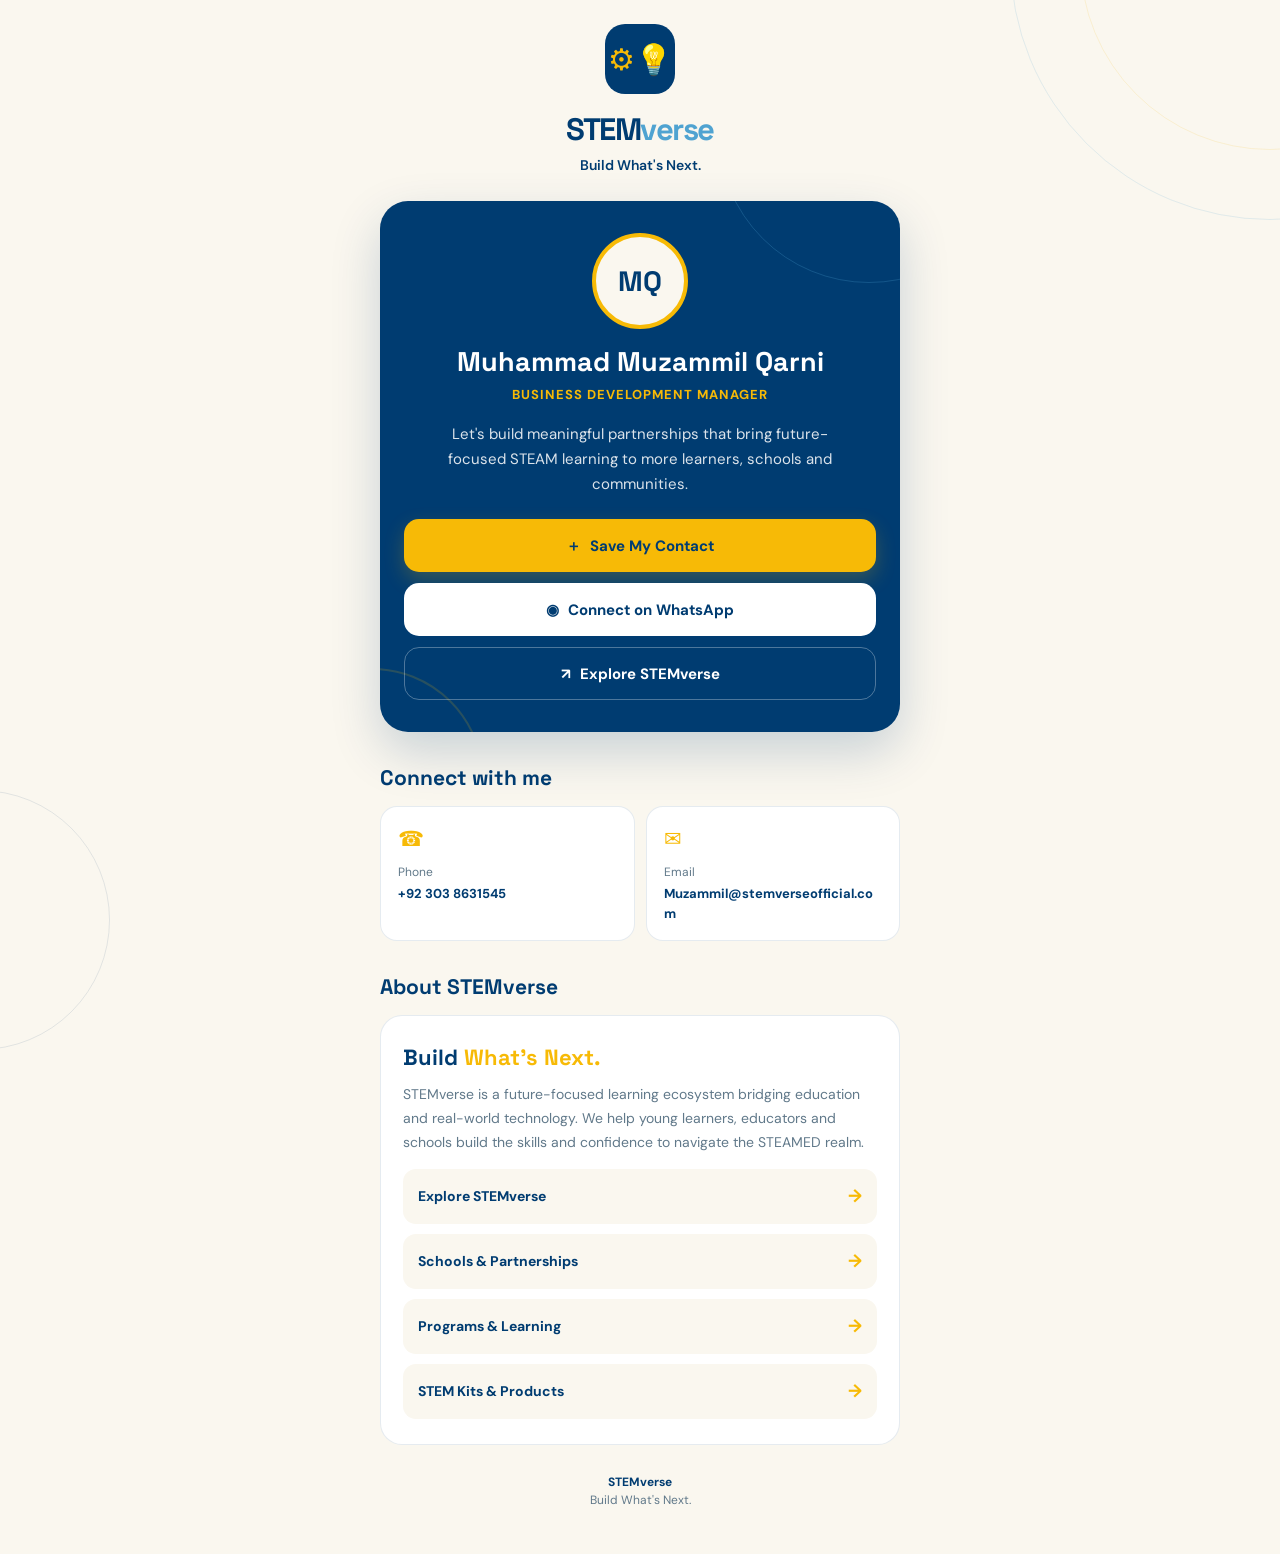
==== connect/muzammil/index.html @ cb332d9a "fix muzammil contact link and page structure" ====
<!DOCTYPE html>
<html lang="en">
<head>
  <meta charset="UTF-8">

  <meta
    name="viewport"
    content="width=device-width, initial-scale=1.0"
  >

  <title>Business Development | STEMverse</title>

  <meta
    name="description"
    content="Connect with STEMverse for school partnerships, programs, STEM education and collaboration opportunities."
  >

  <meta
    name="theme-color"
    content="#003C71"
  >

  <!-- STEMverse Typography -->
  <link rel="preconnect" href="https://fonts.googleapis.com">
  <link rel="preconnect" href="https://fonts.gstatic.com" crossorigin>

  <link
    href="https://fonts.googleapis.com/css2?family=DM+Sans:wght@400;500;600;700&family=Space+Grotesk:wght@500;600;700&display=swap"
    rel="stylesheet"
  >

  <style>

    /* =========================================
       STEMVERSE BRAND
    ========================================= */

    :root {
      --orbit-blue: #003C71;
      --yellow: #F7BA06;
      --signal-blue: #4FA3D1;
      --cream: #FAF7EF;
      --white: #FFFFFF;

      --text: #12324A;
      --muted: #61798A;
      --border: rgba(0, 60, 113, 0.10);
    }


    /* =========================================
       RESET
    ========================================= */

    * {
      margin: 0;
      padding: 0;
      box-sizing: border-box;
    }


    body {
      font-family: "DM Sans", sans-serif;
      background: var(--cream);
      color: var(--text);
      min-height: 100vh;
      line-height: 1.5;
    }


    a {
      text-decoration: none;
      color: inherit;
    }


    /* =========================================
       PAGE
    ========================================= */

    .page {
      position: relative;
      min-height: 100vh;
      overflow: hidden;
      padding: 24px 18px 45px;
    }


    .container {
      width: 100%;
      max-width: 520px;
      margin: 0 auto;
      position: relative;
      z-index: 2;
    }


    /* =========================================
       ORBITAL BACKGROUND
    ========================================= */

    .orbit {
      position: fixed;
      border-radius: 50%;
      pointer-events: none;
      z-index: 0;
    }


    .orbit-1 {
      width: 520px;
      height: 520px;
      border: 1px solid rgba(79, 163, 209, 0.15);

      top: -300px;
      right: -250px;
    }


    .orbit-2 {
      width: 380px;
      height: 380px;
      border: 1px solid rgba(247, 186, 6, 0.13);

      top: -230px;
      right: -180px;
    }


    .orbit-3 {
      width: 260px;
      height: 260px;
      border: 1px solid rgba(0, 60, 113, 0.10);

      bottom: -150px;
      left: -150px;
    }


    /* =========================================
       BRAND HEADER
    ========================================= */

    .brand {
      text-align: center;
      margin-bottom: 25px;
    }


    /*
      Replace this placeholder with the actual
      STEMverse gear + bulb logo.
    */

    .logo-placeholder {
      width: 70px;
      height: 70px;

      margin: 0 auto 12px;

      background: var(--orbit-blue);
      border-radius: 20px;

      display: flex;
      align-items: center;
      justify-content: center;

      color: var(--yellow);

      font-size: 30px;
    }


    .brand-name {
      font-family: "Space Grotesk", sans-serif;

      font-size: 31px;
      font-weight: 700;

      letter-spacing: -1.5px;

      color: var(--orbit-blue);
    }


    .brand-name span {
      color: var(--signal-blue);
    }


    .tagline {
      margin-top: 2px;

      font-size: 14px;
      font-weight: 600;

      color: var(--orbit-blue);
    }


    /* =========================================
       MAIN CARD
    ========================================= */

    .main-card {
      background: var(--orbit-blue);

      color: var(--white);

      border-radius: 28px;

      padding: 32px 24px;

      text-align: center;

      position: relative;
      overflow: hidden;

      box-shadow:
        0 20px 50px rgba(0, 60, 113, 0.20);
    }


    .main-card::before {
      content: "";

      position: absolute;

      width: 300px;
      height: 300px;

      border-radius: 50%;

      border: 1px solid rgba(79, 163, 209, 0.25);

      top: -220px;
      right: -120px;
    }


    .main-card::after {
      content: "";

      position: absolute;

      width: 220px;
      height: 220px;

      border-radius: 50%;

      border: 2px solid rgba(247, 186, 6, 0.16);

      bottom: -160px;
      left: -120px;
    }


    .main-content {
      position: relative;
      z-index: 2;
    }


    /* =========================================
       PROFILE
    ========================================= */

    .profile-photo {
      width: 96px;
      height: 96px;

      margin: 0 auto 18px;

      border-radius: 50%;

      border: 4px solid var(--yellow);

      background: var(--cream);

      display: flex;
      align-items: center;
      justify-content: center;

      color: var(--orbit-blue);

      font-family: "Space Grotesk", sans-serif;
      font-size: 28px;
      font-weight: 700;

      overflow: hidden;
    }


    /*
      If you have a professional photo of Muzammil,
      replace the contents of .profile-photo with:

      <img
        src="/images/muzammil.jpg"
        alt="Muhammad Muzammil Qarni"
      >

      and use:

      .profile-photo img {
        width: 100%;
        height: 100%;
        object-fit: cover;
      }
    */


    .name {
      font-family: "Space Grotesk", sans-serif;

      font-size: 27px;
      line-height: 1.12;

      font-weight: 700;

      margin-bottom: 8px;
    }


    .role {
      color: var(--yellow);

      font-size: 13px;

      font-weight: 700;

      text-transform: uppercase;

      letter-spacing: 1px;
    }


    .intro {
      max-width: 410px;

      margin: 18px auto 0;

      color: rgba(255, 255, 255, 0.86);

      font-size: 15px;

      line-height: 1.65;
    }


    /* =========================================
       PRIMARY ACTIONS
    ========================================= */

    .actions {
      display: grid;

      gap: 11px;

      margin-top: 23px;
    }


    .button {
      min-height: 53px;

      border-radius: 15px;

      display: flex;

      align-items: center;

      justify-content: center;

      gap: 9px;

      padding: 13px 18px;

      font-size: 15px;

      font-weight: 700;

      transition: 0.18s ease;
    }


    .button:hover {
      transform: translateY(-2px);
    }


    .button-yellow {
      background: var(--yellow);
      color: var(--orbit-blue);

      box-shadow:
        0 8px 20px rgba(247, 186, 6, 0.22);
    }


    .button-white {
      background: var(--white);
      color: var(--orbit-blue);
    }


    .button-outline {
      border: 1px solid rgba(255, 255, 255, 0.30);

      color: var(--white);

      background: transparent;
    }


    /* =========================================
       SECTIONS
    ========================================= */

    .section-title {
      font-family: "Space Grotesk", sans-serif;

      font-size: 21px;

      color: var(--orbit-blue);

      margin: 30px 0 12px;
    }


    /* =========================================
       CONTACT CARDS
    ========================================= */

    .contact-grid {
      display: grid;

      grid-template-columns: 1fr 1fr;

      gap: 11px;
    }


    .contact-card {
      background: var(--white);

      border-radius: 17px;

      padding: 17px;

      border: 1px solid var(--border);

      transition: 0.18s ease;
    }


    .contact-card:hover {
      transform: translateY(-2px);
    }


    .contact-icon {
      color: var(--yellow);

      font-size: 21px;

      margin-bottom: 8px;
    }


    .contact-label {
      display: block;

      font-size: 12px;

      color: var(--muted);

      margin-bottom: 3px;
    }


    .contact-value {
      display: block;

      font-size: 13px;

      font-weight: 700;

      color: var(--orbit-blue);

      word-break: break-word;
    }


    /* =========================================
       STEMVERSE INTRO
    ========================================= */

    .about-card {
      background: var(--white);

      border-radius: 22px;

      padding: 25px 22px;

      border: 1px solid var(--border);
    }


    .about-card h2 {
      font-family: "Space Grotesk", sans-serif;

      color: var(--orbit-blue);

      font-size: 22px;

      margin-bottom: 9px;
    }


    .about-card h2 span {
      color: var(--yellow);
    }


    .about-card p {
      color: var(--muted);

      font-size: 14px;

      line-height: 1.7;
    }


    /* =========================================
       LINKS
    ========================================= */

    .link-list {
      display: grid;

      gap: 10px;

      margin-top: 15px;
    }


    .link-item {
      display: flex;

      align-items: center;

      justify-content: space-between;

      background: var(--cream);

      border-radius: 13px;

      padding: 14px 15px;

      color: var(--orbit-blue);

      font-size: 14px;

      font-weight: 700;
    }


    .arrow {
      color: var(--yellow);

      font-size: 18px;
    }


    /* =========================================
       FOOTER
    ========================================= */

    footer {
      text-align: center;

      margin-top: 28px;

      color: var(--muted);

      font-size: 12px;
    }


    footer strong {
      color: var(--orbit-blue);
    }


    /* =========================================
       MOBILE
    ========================================= */

    @media (max-width: 390px) {

      .page {
        padding-left: 14px;
        padding-right: 14px;
      }


      .main-card {
        padding: 28px 19px;
      }


      .name {
        font-size: 24px;
      }


      .contact-grid {
        grid-template-columns: 1fr;
      }

    }

  </style>

</head>


<body>

  <main class="page">

    <!-- Decorative orbital system -->
    <div class="orbit orbit-1"></div>
    <div class="orbit orbit-2"></div>
    <div class="orbit orbit-3"></div>


    <div class="container">


      <!-- =====================================
           STEMVERSE BRAND
      ====================================== -->

      <header class="brand">

        <!-- Replace with actual STEMverse gear + bulb logo -->
        <div class="logo-placeholder">
          ⚙︎💡
        </div>

        <div class="brand-name">
          STEM<span>verse</span>
        </div>

        <div class="tagline">
          Build What's Next.
        </div>

      </header>


      <!-- =====================================
           BUSINESS DEVELOPMENT PROFILE
      ====================================== -->

      <section class="main-card">

        <div class="main-content">


          <!-- Replace MQ with Muzammil's photo -->
          <div class="profile-photo">
            MQ
          </div>


          <h1 class="name">
            Muhammad Muzammil Qarni
          </h1>


          <div class="role">
            Business Development Manager
          </div>


          <p class="intro">
            Let's build meaningful partnerships that bring
            future-focused STEAM learning to more learners,
            schools and communities.
          </p>


          <!-- =================================
               ACTION BUTTONS
          ================================= -->

          <div class="actions">


            <!-- SAVE CONTACT -->

            <a
              href="/contact/muzammil.vcf"
              class="button button-yellow"
            >
              <span>＋</span>
              Save My Contact
            </a>


            <!-- WHATSAPP -->

            <!-- Replace PHONE_NUMBER with Muzammil's number
                 without + or spaces -->

            <a
              href="https://wa.me/PHONE_NUMBER"
              class="button button-white"
              target="_blank"
              rel="noopener"
            >
              <span>◉</span>
              Connect on WhatsApp
            </a>


            <!-- MAIN WEBSITE -->

            <a
              href="https://www.stemverseofficial.com/"
              class="button button-outline"
            >
              <span>↗</span>
              Explore STEMverse
            </a>


          </div>

        </div>

      </section>


      <!-- =====================================
           CONTACT
      ====================================== -->

      <h2 class="section-title">
        Connect with me
      </h2>


      <section class="contact-grid">


        <!-- PHONE -->

        <a
          href="tel:03038631545"
          class="contact-card"
        >

          <div class="contact-icon">
            ☎
          </div>

          <span class="contact-label">
            Phone
          </span>

          <span class="contact-value">
            +92 303 8631545
          </span>

        </a>


        <!-- EMAIL -->

        <a
          href="mailto:muzammil@stemverseofficial.com"
          class="contact-card"
        >

          <div class="contact-icon">
            ✉
          </div>

          <span class="contact-label">
            Email
          </span>

          <span class="contact-value">
            Muzammil@stemverseofficial.com
          </span>

        </a>


      </section>


      <!-- =====================================
           ABOUT STEMVERSE
      ====================================== -->

      <h2 class="section-title">
        About STEMverse
      </h2>


      <section class="about-card">

        <h2>
          Build <span>What's Next.</span>
        </h2>


        <p>
          STEMverse is a future-focused learning ecosystem
          bridging education and real-world technology.
          We help young learners, educators and schools
          build the skills and confidence to navigate
          the STEAMED realm.
        </p>


        <div class="link-list">


          <a
            href="https://www.stemverseofficial.com/"
            class="link-item"
          >
            Explore STEMverse
            <span class="arrow">→</span>
          </a>


          <a
            href="https://www.stemverseofficial.com/"
            class="link-item"
          >
            Schools & Partnerships
            <span class="arrow">→</span>
          </a>


          <a
            href="https://www.stemverseofficial.com/"
            class="link-item"
          >
            Programs & Learning
            <span class="arrow">→</span>
          </a>


          <a
            href="https://www.stemverseofficial.com/"
            class="link-item"
          >
            STEM Kits & Products
            <span class="arrow">→</span>
          </a>


        </div>

      </section>


      <!-- =====================================
           FOOTER
      ====================================== -->

      <footer>

        <strong>STEMverse</strong>

        <br>

        Build What's Next.

      </footer>


    </div>

  </main>

</body>
</html>
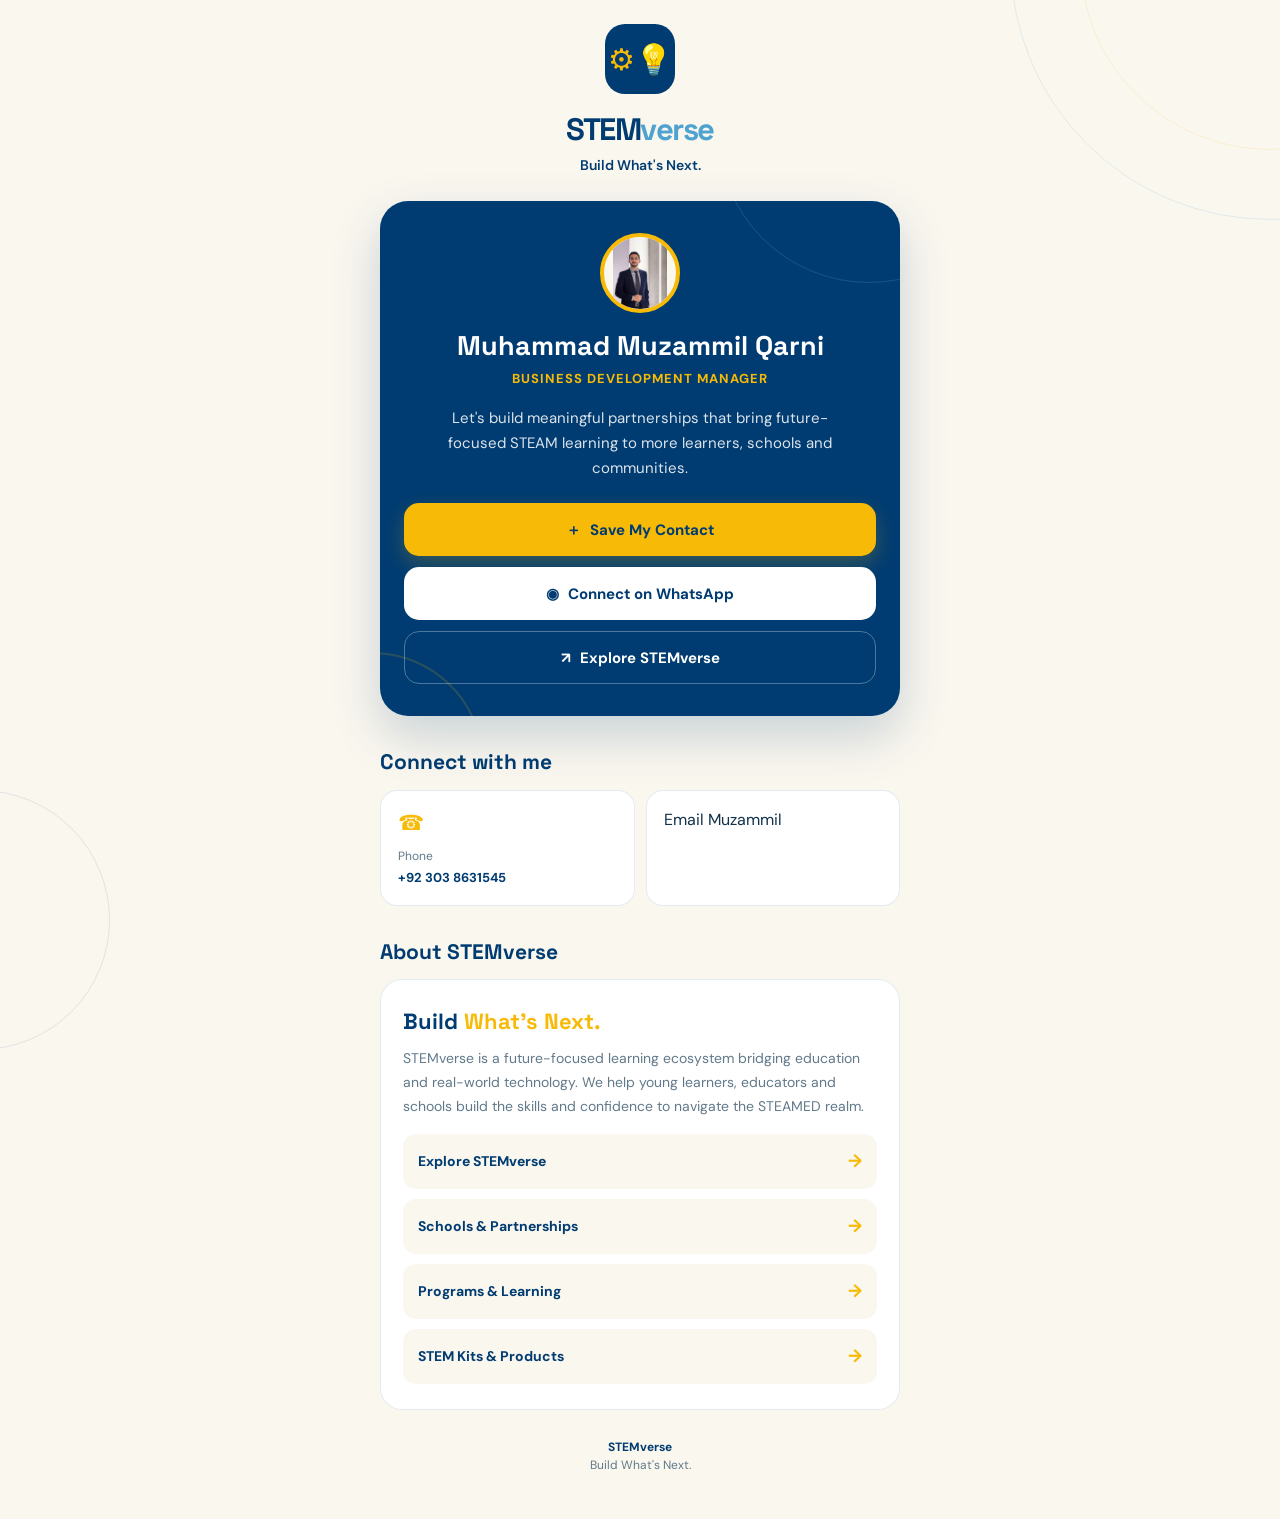
==== commit 3b82d1c6: "Update site structure, pages, and image assets" ====
--- a/connect/muzammil/index.html
+++ b/connect/muzammil/index.html
@@ -265,49 +265,29 @@
        PROFILE
     ========================================= */
 
-    .profile-photo {
-      width: 96px;
-      height: 96px;
-
-      margin: 0 auto 18px;
-
-      border-radius: 50%;
-
-      border: 4px solid var(--yellow);
-
-      background: var(--cream);
-
-      display: flex;
-      align-items: center;
-      justify-content: center;
-
-      color: var(--orbit-blue);
-
-      font-family: "Space Grotesk", sans-serif;
-      font-size: 28px;
-      font-weight: 700;
-
-      overflow: hidden;
-    }
-
-
-    /*
-      If you have a professional photo of Muzammil,
-      replace the contents of .profile-photo with:
-
-      <img
-        src="/images/muzammil.jpg"
-        alt="Muhammad Muzammil Qarni"
-      >
-
-      and use:
-
-      .profile-photo img {
-        width: 100%;
-        height: 100%;
-        object-fit: cover;
-      }
-    */
+   .profile-photo {
+  width: 80px; /* Make width and height equal so it forms a proper circle */
+  height: 80px;
+  margin: 0 auto 18px;
+  border-radius: 50%;
+  border: 4px solid var(--yellow);
+  background: var(--cream);
+  display: flex;
+  align-items: center;
+  justify-content: center;
+  color: var(--orbit-blue);
+  font-family: "Space Grotesk", sans-serif;
+  font-size: 28px;
+  font-weight: 700;
+  overflow: hidden;
+}
+
+.profile-photo img {
+  width: 100%;
+  height: 100%;
+  object-fit: contain; /* Prevents the aggressive zoom-in */
+}
+    
 
 
     .name {
@@ -672,7 +652,7 @@
 
           <!-- Replace MQ with Muzammil's photo -->
           <div class="profile-photo">
-            MQ
+            <img src="/connect/muzammil.png" alt="Profile Picture">
           </div>
 
 
@@ -703,8 +683,10 @@
             <!-- SAVE CONTACT -->
 
             <a
-              href="/contact/muzammil.vcf"
+              href="data:text/vcard;charset=utf-8,BEGIN%3AVCARD%0AVERSION%3A3.0%0AFN%3AMuzammil%0ATEL%3BTYPE%3DCELL%3A%2B923038631545%0AEND%3AVCARD"
+             class="button button-yellow"
               class="button button-yellow"
+              download
             >
               <span>＋</span>
               Save My Contact
@@ -717,7 +699,7 @@
                  without + or spaces -->
 
             <a
-              href="https://wa.me/PHONE_NUMBER"
+              href="https://wa.me/923038631545"
               class="button button-white"
               target="_blank"
               rel="noopener"
@@ -781,24 +763,45 @@
 
         <!-- EMAIL -->
 
-        <a
-          href="mailto:muzammil@stemverseofficial.com"
-          class="contact-card"
-        >
-
-          <div class="contact-icon">
-            ✉
-          </div>
-
-          <span class="contact-label">
-            Email
-          </span>
-
-          <span class="contact-value">
-            Muzammil@stemverseofficial.com
-          </span>
-
-        </a>
+        <a href="mailto:muzammil@stemverseofficial.com" class="contact-card" id="emailLink">
+  Email Muzammil
+</a>
+
+<script>
+(function () {
+  const EMAIL = "muzammil@stemverseofficial.com";
+  const link = document.getElementById("emailLink");
+
+  link.addEventListener("click", function (e) {
+    e.preventDefault();
+
+    const ua = navigator.userAgent || navigator.vendor || window.opera;
+    const isAndroid = /android/i.test(ua);
+    const isIOS = /iPad|iPhone|iPod/.test(ua) && !window.MSStream;
+
+    if (isAndroid) {
+      // Try to force Gmail app directly
+      const intentUrl =
+        "intent://compose?to=" + encodeURIComponent(EMAIL) +
+        "#Intent;package=com.google.android.gm;scheme=mailto;S.browser_fallback_url=" +
+        encodeURIComponent("mailto:" + EMAIL) + ";end";
+      window.location.href = intentUrl;
+
+    } else if (isIOS) {
+      // No way to force Gmail app on iOS — use system default mail app
+      window.location.href = "mailto:" + EMAIL;
+
+    } else {
+      // Desktop: open Gmail web compose
+      window.open(
+        "https://mail.google.com/mail/?view=cm&fs=1&to=" + encodeURIComponent(EMAIL),
+        "_blank",
+        "noopener,noreferrer"
+      );
+    }
+  });
+})();
+</script>
 
 
       </section>
